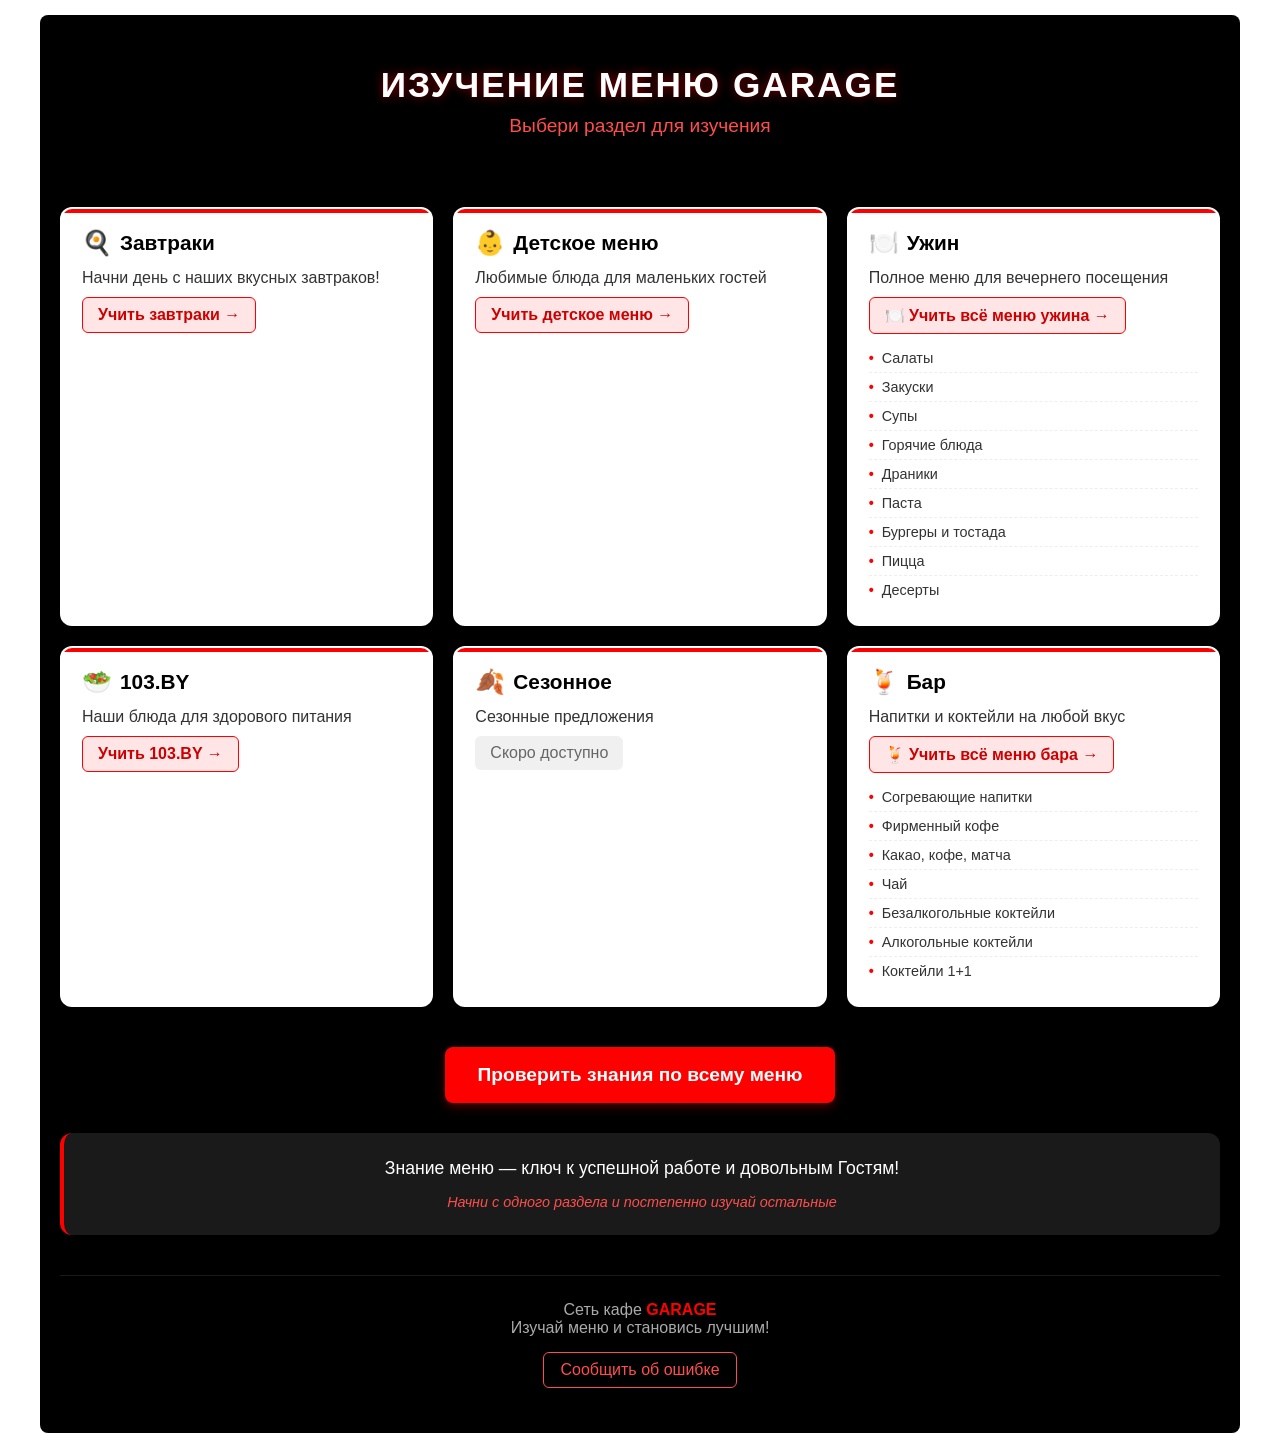
==== index.html @ 9937fca3 "4" ====
<!DOCTYPE html>
<html lang="ru">
<head>
    <meta charset="UTF-8">
    <meta name="viewport" content="width=device-width, initial-scale=1.0">
    <title>Изучение меню | GARAGE</title>
    <style>
        * {
            margin: 0;
            padding: 0;
            box-sizing: border-box;
            font-family: 'Arial', sans-serif;
        }
        
        body {
            background: #ffffff !important;
            padding: 15px;
        }
        
        .container {
            max-width: 1200px;
            margin: 0 auto;
            background: #000000;
            padding: 20px;
            border-radius: 8px;
        }
        
        header {
            text-align: center;
            padding: 30px 0 20px;
            margin-bottom: 20px;
        }
        
        h2 {
            font-size: 2.2rem;
            letter-spacing: 2px;
            margin-bottom: 10px;
            text-transform: uppercase;
            color: #fff;
            text-shadow: 0 0 10px rgba(255, 0, 0, 0.5);
        }
        
        .subtitle {
            font-size: 1.2rem;
            color: #ff4d4d;
            margin-bottom: 30px;
        }
        
        .categories-grid {
            display: grid;
            grid-template-columns: repeat(auto-fill, minmax(280px, 1fr));
            gap: 20px;
            margin-bottom: 40px;
        }
        
        .category-card {
            background: white;
            border-radius: 12px;
            padding: 20px;
            box-shadow: 0 8px 15px rgba(0, 0, 0, 0.3);
            transition: all 0.3s ease;
            color: #333;
            border: 2px solid transparent;
            position: relative;
            overflow: hidden;
            cursor: pointer;
        }
        
        .category-card::before {
            content: '';
            position: absolute;
            top: 0;
            left: 0;
            width: 100%;
            height: 4px;
            background: #ff0000;
        }
        
        .category-card:hover {
            transform: translateY(-5px);
            box-shadow: 0 12px 20px rgba(255, 0, 0, 0.2);
            border-color: #ff0000;
        }
        
        .category-title {
            font-size: 1.3rem;
            margin-bottom: 12px;
            color: #000;
            display: flex;
            align-items: center;
        }
        
        .category-title .icon {
            margin-right: 8px;
            font-size: 1.5rem;
        }
        
        .subcategory-list {
            list-style-type: none;
            margin-top: 10px;
        }
        
        .subcategory-item {
            padding: 6px 0;
            border-bottom: 1px dashed #eee;
            display: flex;
            align-items: center;
            font-size: 0.9rem;
        }
        
        .subcategory-item:last-child {
            border-bottom: none;
        }
        
        .subcategory-item::before {
            content: "•";
            color: #ff0000;
            font-weight: bold;
            margin-right: 8px;
        }
        
        .subcategory-link {
            color: inherit;
            text-decoration: none;
            display: inline-block;
            width: 100%;
        }
        
        .subcategory-link:hover {
            color: #cc0000;
            text-decoration: underline;
        }
        
        .link-active {
            display: inline-block;
            color: #cc0000;
            text-decoration: none;
            font-weight: bold;
            transition: all 0.2s;
            padding: 8px 15px;
            border-radius: 6px;
            background: rgba(255, 0, 0, 0.1);
            margin-top: 10px;
            border: 1px solid #ff0000;
        }
        
        .link-active:hover {
            background: rgba(255, 0, 0, 0.2);
            text-decoration: none;
            transform: scale(1.05);
        }
        
        .test-button-container {
            text-align: center;
            margin: 30px 0;
        }
        
        .test-button {
            display: inline-block;
            background: #ff0000;
            color: white;
            font-size: 1.2rem;
            font-weight: bold;
            padding: 15px 30px;
            border-radius: 8px;
            text-decoration: none;
            transition: all 0.3s ease;
            box-shadow: 0 4px 10px rgba(255, 0, 0, 0.3);
            border: 2px solid #ff0000;
        }
        
        .test-button:hover {
            background: #cc0000;
            transform: translateY(-3px);
        }
        
        .motivation-section {
            background: rgba(255, 255, 255, 0.1);
            border-radius: 12px;
            padding: 25px;
            text-align: center;
            margin-top: 30px;
            border-left: 4px solid #ff0000;
        }
        
        .motivation-text {
            font-size: 1.1rem;
            margin-bottom: 15px;
            color: #fff;
        }
        
        .tip-text {
            font-size: 0.9rem;
            color: #ff4d4d;
            font-style: italic;
        }
        
        footer {
            text-align: center;
            padding: 25px 0;
            margin-top: 40px;
            border-top: 1px solid rgba(255, 255, 255, 0.1);
            color: #aaa;
        }
        
        .logo {
            color: #ff0000;
            font-weight: bold;
        }
        
        @media (max-width: 768px) {
            .container {
                padding: 15px;
            }
            .categories-grid {
                grid-template-columns: 1fr;
            }
            .category-title {
                font-size: 1.6rem;
            }
            .subcategory-item {
                font-size: 1.1rem;
            }
        }
    </style>
</head>
<body>
<div class="container">
    <header>
        <h2>Изучение меню GARAGE</h2>
        <p class="subtitle">Выбери раздел для изучения</p>
    </header>

    <div class="categories-grid">
        <!-- Завтраки -->
        <div class="category-card">
            <h3 class="category-title"><span class="icon">🍳</span> Завтраки</h3>
            <p>Начни день с наших вкусных завтраков!</p>
            <a href="flashcards/flashcards.html?section=zavtrak" class="link-active">Учить завтраки →</a>
        </div>

        <!-- Детское меню -->
        <div class="category-card">
            <h3 class="category-title"><span class="icon">👶</span> Детское меню</h3>
            <p>Любимые блюда для маленьких гостей</p>
            <a href="flashcards/flashcards.html?section=Detskoe" class="link-active">Учить детское меню →</a>
        </div>

        <!-- Ужин (подразделы + полное изучение) -->
        <div class="category-card">
            <h3 class="category-title"><span class="icon">🍽️</span> Ужин</h3>
            <p>Полное меню для вечернего посещения</p>
            <a href="flashcards/flashcards.html?group=dinner" class="link-active">🍽️ Учить всё меню ужина →</a>
            <ul class="subcategory-list">
                <li class="subcategory-item"><a href="flashcards/flashcards.html?section=Salaty" class="subcategory-link">Салаты</a></li>
                <li class="subcategory-item"><a href="flashcards/flashcards.html?section=Zacuski" class="subcategory-link">Закуски</a></li>
                <li class="subcategory-item"><a href="flashcards/flashcards.html?section=Supy" class="subcategory-link">Супы</a></li>
                <li class="subcategory-item"><a href="flashcards/flashcards.html?section=Gor_bluda" class="subcategory-link">Горячие блюда</a></li>
                <li class="subcategory-item"><a href="flashcards/flashcards.html?section=Draniki" class="subcategory-link">Драники</a></li>
                <li class="subcategory-item"><a href="flashcards/flashcards.html?section=Pasta" class="subcategory-link">Паста</a></li>
                <li class="subcategory-item"><a href="flashcards/flashcards.html?section=Burgery_tostada" class="subcategory-link">Бургеры и тостада</a></li>
                <li class="subcategory-item"><a href="flashcards/flashcards.html?section=Pizza" class="subcategory-link">Пицца</a></li>
                <li class="subcategory-item"><a href="flashcards/flashcards.html?section=Deserty" class="subcategory-link">Десерты</a></li>
            </ul>
        </div>

        <!-- 103.BY -->
        <div class="category-card">
            <h3 class="category-title"><span class="icon">🥗</span> 103.BY</h3>
            <p>Наши блюда для здорового питания</p>
            <a href="flashcards/flashcards.html?section=103BY" class="link-active">Учить 103.BY →</a>
        </div>

        <!-- Сезонное (пока заглушка) -->
        <div class="category-card">
            <h3 class="category-title"><span class="icon">🍂</span> Сезонное</h3>
            <p>Сезонные предложения</p>
            <span class="link-inactive" style="display:inline-block; color:#666; background:#f0f0f0; padding:8px 15px; border-radius:6px; margin-top:10px;">Скоро доступно</span>
        </div>

        <!-- Бар (подразделы + полное изучение) -->
        <div class="category-card">
            <h3 class="category-title"><span class="icon">🍹</span> Бар</h3>
            <p>Напитки и коктейли на любой вкус</p>
            <a href="flashcards/flashcards.html?group=bar" class="link-active">🍹 Учить всё меню бара →</a>
            <ul class="subcategory-list">
                <li class="subcategory-item"><a href="flashcards/flashcards.html?section=Sogr_napitki" class="subcategory-link">Согревающие напитки</a></li>
                <li class="subcategory-item"><a href="flashcards/flashcards.html?section=Firm_kofe" class="subcategory-link">Фирменный кофе</a></li>
                <li class="subcategory-item"><a href="flashcards/flashcards.html?section=Kakao_kofe_matcha" class="subcategory-link">Какао, кофе, матча</a></li>
                <li class="subcategory-item"><a href="flashcards/flashcards.html?section=Chaj" class="subcategory-link">Чай</a></li>
                <li class="subcategory-item"><a href="flashcards/flashcards.html?section=Bezalco" class="subcategory-link">Безалкогольные коктейли</a></li>
                <li class="subcategory-item"><a href="flashcards/flashcards.html?section=alco" class="subcategory-link">Алкогольные коктейли</a></li>
                <li class="subcategory-item"><a href="flashcards/flashcards.html?section=Alco_1+1" class="subcategory-link">Коктейли 1+1</a></li>
            </ul>
        </div>
    </div>

    <div class="test-button-container">
        <a href="flashcards/flashcards.html?all=true" class="test-button">Проверить знания по всему меню</a>
    </div>

    <div class="motivation-section">
        <p class="motivation-text">Знание меню — ключ к успешной работе и довольным Гостям!</p>
        <p class="tip-text">Начни с одного раздела и постепенно изучай остальные</p>
    </div>

    <footer>
        <p>Сеть кафе <span class="logo">GARAGE</span></p>
        <p>Изучай меню и становись лучшим!</p>
        <p style="margin-top: 15px;">
            <a href="http://213.184.251.78:7767/user/profile.php?id=4" 
               target="_blank" 
               style="color: #ff4d4d; text-decoration: none; border: 1px solid #ff4d4d; padding: 8px 16px; border-radius: 6px; display: inline-block; transition: all 0.3s;">
               Сообщить об ошибке
            </a>
        </p>
    </footer>
</div>
</body>
</html>
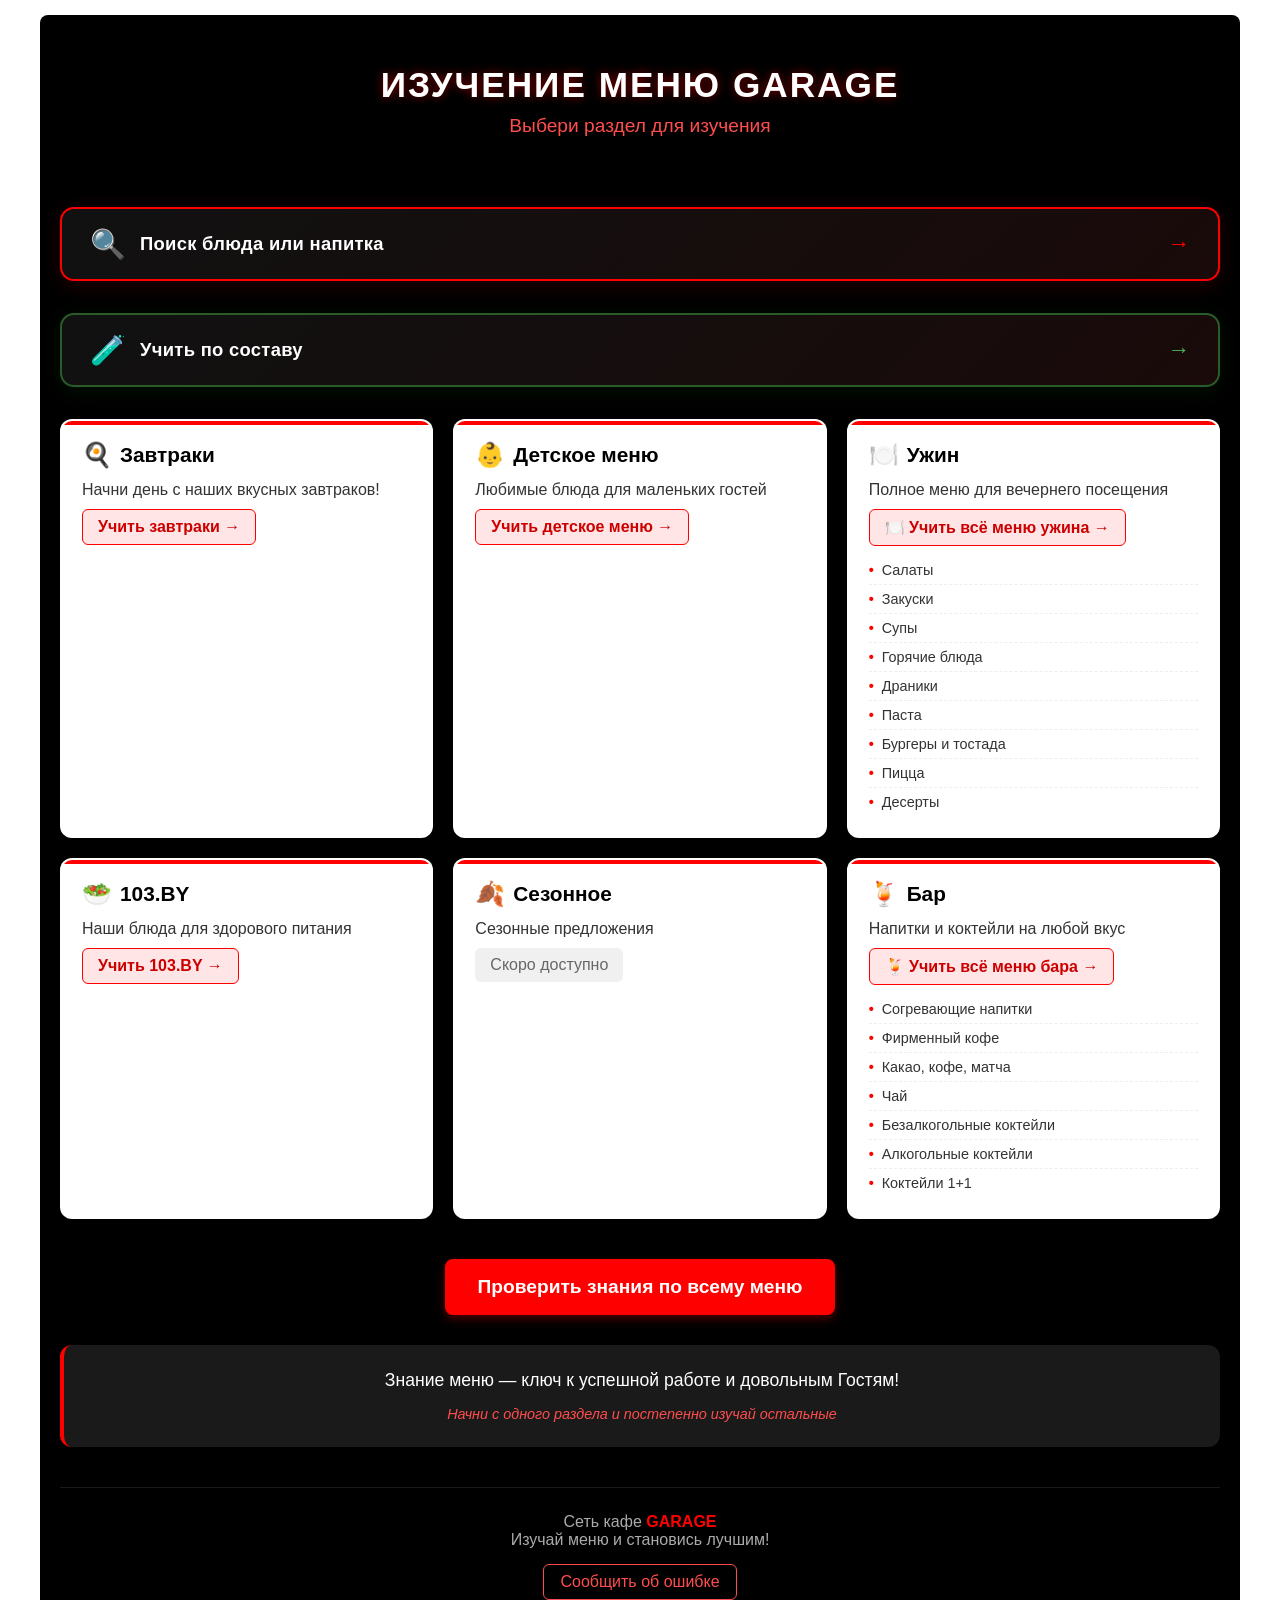
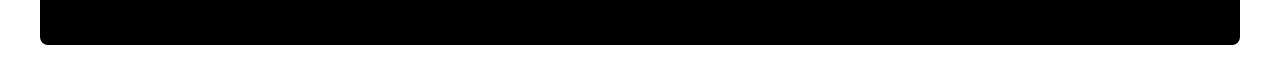
==== commit 65dc4b06: "Update index.html" ====
--- a/index.html
+++ b/index.html
@@ -4,6 +4,8 @@
     <meta charset="UTF-8">
     <meta name="viewport" content="width=device-width, initial-scale=1.0">
     <title>Изучение меню | GARAGE</title>
+     <link rel="icon" type="image/svg+xml" href="data:image/svg+xml,%3Csvg xmlns='http://www.w3.org/2000/svg' viewBox='0 0 100 100'%3E%3Crect width='100' height='100' fill='%23D32F2F' rx='20'/%3E%3Ctext x='50' y='72' font-size='64' font-family='Arial, sans-serif' font-weight='bold' fill='white' text-anchor='middle'%3EG%3C/text%3E%3C/svg%3E">
+
     <style>
         * {
             margin: 0;
@@ -11,12 +13,12 @@
             box-sizing: border-box;
             font-family: 'Arial', sans-serif;
         }
-        
+
         body {
             background: #ffffff !important;
             padding: 15px;
         }
-        
+
         .container {
             max-width: 1200px;
             margin: 0 auto;
@@ -24,13 +26,13 @@
             padding: 20px;
             border-radius: 8px;
         }
-        
+
         header {
             text-align: center;
             padding: 30px 0 20px;
             margin-bottom: 20px;
         }
-        
+
         h2 {
             font-size: 2.2rem;
             letter-spacing: 2px;
@@ -39,20 +41,103 @@
             color: #fff;
             text-shadow: 0 0 10px rgba(255, 0, 0, 0.5);
         }
-        
+
         .subtitle {
             font-size: 1.2rem;
             color: #ff4d4d;
             margin-bottom: 30px;
         }
-        
+
+        /* ===== SEARCH BANNER ===== */
+        .search-banner {
+            display: flex;
+            align-items: center;
+            justify-content: center;
+            gap: 14px;
+            background: linear-gradient(135deg, #111 0%, #1a0a0a 100%);
+            border: 2px solid #ff0000;
+            border-radius: 14px;
+            padding: 18px 28px;
+            margin-bottom: 32px;
+            text-decoration: none;
+            cursor: pointer;
+            transition: all 0.25s ease;
+            box-shadow: 0 4px 20px rgba(255, 0, 0, 0.15);
+            position: relative;
+            overflow: hidden;
+        }
+
+        .search-banner::before {
+            content: '';
+            position: absolute;
+            inset: 0;
+            background: rgba(255, 0, 0, 0.06);
+            opacity: 0;
+            transition: opacity 0.25s;
+        }
+
+        .search-banner:hover {
+            transform: translateY(-2px);
+            box-shadow: 0 8px 28px rgba(255, 0, 0, 0.3);
+            border-color: #ff3333;
+        }
+
+        .search-banner:hover::before { opacity: 1; }
+
+        .search-banner-icon {
+            font-size: 1.8rem;
+            flex-shrink: 0;
+        }
+
+        .search-banner-text {
+            flex: 1;
+        }
+
+        .search-banner-title {
+            color: #fff;
+            font-size: 1.15rem;
+            font-weight: bold;
+            letter-spacing: 0.3px;
+        }
+
+        .search-banner-sub {
+            color: #888;
+            font-size: 0.82rem;
+            margin-top: 3px;
+        }
+
+        .search-banner-arrow {
+            color: #ff0000;
+            font-size: 1.4rem;
+            flex-shrink: 0;
+            transition: transform 0.2s;
+        }
+
+        .search-banner:hover .search-banner-arrow {
+            transform: translateX(4px);
+        }
+
+        @media (max-width: 600px) {
+            .search-banner {
+                padding: 11px 14px;
+                gap: 10px;
+                margin-bottom: 14px;
+                border-radius: 12px;
+            }
+            .search-banner-icon { font-size: 1.3rem; }
+            .search-banner-title { font-size: 0.92rem; }
+            .search-banner-sub { font-size: 0.72rem; margin-top: 1px; }
+            .search-banner-arrow { font-size: 1rem; }
+        }
+
+        /* ===== CATEGORIES GRID (как в index(12).html) ===== */
         .categories-grid {
             display: grid;
             grid-template-columns: repeat(auto-fill, minmax(280px, 1fr));
             gap: 20px;
             margin-bottom: 40px;
         }
-        
+
         .category-card {
             background: white;
             border-radius: 12px;
@@ -65,7 +150,7 @@
             overflow: hidden;
             cursor: pointer;
         }
-        
+
         .category-card::before {
             content: '';
             position: absolute;
@@ -75,13 +160,13 @@
             height: 4px;
             background: #ff0000;
         }
-        
+
         .category-card:hover {
             transform: translateY(-5px);
             box-shadow: 0 12px 20px rgba(255, 0, 0, 0.2);
             border-color: #ff0000;
         }
-        
+
         .category-title {
             font-size: 1.3rem;
             margin-bottom: 12px;
@@ -89,17 +174,17 @@
             display: flex;
             align-items: center;
         }
-        
+
         .category-title .icon {
             margin-right: 8px;
             font-size: 1.5rem;
         }
-        
+
         .subcategory-list {
             list-style-type: none;
             margin-top: 10px;
         }
-        
+
         .subcategory-item {
             padding: 6px 0;
             border-bottom: 1px dashed #eee;
@@ -107,30 +192,28 @@
             align-items: center;
             font-size: 0.9rem;
         }
-        
-        .subcategory-item:last-child {
-            border-bottom: none;
-        }
-        
+
+        .subcategory-item:last-child { border-bottom: none; }
+
         .subcategory-item::before {
             content: "•";
             color: #ff0000;
             font-weight: bold;
             margin-right: 8px;
         }
-        
+
         .subcategory-link {
             color: inherit;
             text-decoration: none;
             display: inline-block;
             width: 100%;
         }
-        
+
         .subcategory-link:hover {
             color: #cc0000;
             text-decoration: underline;
         }
-        
+
         .link-active {
             display: inline-block;
             color: #cc0000;
@@ -143,18 +226,18 @@
             margin-top: 10px;
             border: 1px solid #ff0000;
         }
-        
+
         .link-active:hover {
             background: rgba(255, 0, 0, 0.2);
             text-decoration: none;
             transform: scale(1.05);
         }
-        
+
         .test-button-container {
             text-align: center;
             margin: 30px 0;
         }
-        
+
         .test-button {
             display: inline-block;
             background: #ff0000;
@@ -168,12 +251,12 @@
             box-shadow: 0 4px 10px rgba(255, 0, 0, 0.3);
             border: 2px solid #ff0000;
         }
-        
+
         .test-button:hover {
             background: #cc0000;
             transform: translateY(-3px);
         }
-        
+
         .motivation-section {
             background: rgba(255, 255, 255, 0.1);
             border-radius: 12px;
@@ -182,19 +265,19 @@
             margin-top: 30px;
             border-left: 4px solid #ff0000;
         }
-        
+
         .motivation-text {
             font-size: 1.1rem;
             margin-bottom: 15px;
             color: #fff;
         }
-        
+
         .tip-text {
             font-size: 0.9rem;
             color: #ff4d4d;
             font-style: italic;
         }
-        
+
         footer {
             text-align: center;
             padding: 25px 0;
@@ -202,25 +285,29 @@
             border-top: 1px solid rgba(255, 255, 255, 0.1);
             color: #aaa;
         }
-        
-        .logo {
-            color: #ff0000;
-            font-weight: bold;
-        }
-        
+
+        .logo { color: #ff0000; font-weight: bold; }
+
+        /* Медиа-запрос для мобильных устройств */
         @media (max-width: 768px) {
-            .container {
-                padding: 15px;
+            .container { padding: 15px; }
+            
+            /* Уменьшаем заголовок в 2 раза (2.2rem → 1.1rem) */
+            h2 {
+                font-size: 1.1rem;
+                margin-bottom: 5px;
             }
+            /* Подзаголовок тоже уменьшаем в 2 раза (1.2rem → 0.6rem) */
+            .subtitle {
+                font-size: 0.6rem;
+                margin-bottom: 12px; /* уменьшаем отступ перед баннерами */
+            }
+            
             .categories-grid {
                 grid-template-columns: 1fr;
             }
-            .category-title {
-                font-size: 1.6rem;
-            }
-            .subcategory-item {
-                font-size: 1.1rem;
-            }
+            .category-title { font-size: 1.6rem; }
+            .subcategory-item { font-size: 1.1rem; }
         }
     </style>
 </head>
@@ -231,6 +318,24 @@
         <p class="subtitle">Выбери раздел для изучения</p>
     </header>
 
+    <!-- SEARCH BANNER -->
+    <a href="search.html" class="search-banner">
+        <span class="search-banner-icon">🔍</span>
+        <span class="search-banner-text">
+            <span class="search-banner-title">Поиск блюда или напитка</span>
+        </span>
+        <span class="search-banner-arrow">→</span>
+    </a>
+
+    <!-- INGREDIENTS BANNER -->
+    <a href="ingredients.html" class="search-banner" style="border-color:#2a5c2a; box-shadow:0 4px 20px rgba(0,180,0,0.1);">
+        <span class="search-banner-icon">🧪</span>
+        <span class="search-banner-text">
+            <span class="search-banner-title">Учить по составу</span>
+        </span>
+        <span class="search-banner-arrow" style="color:#4caf50;">→</span>
+    </a>
+
     <div class="categories-grid">
         <!-- Завтраки -->
         <div class="category-card">
@@ -246,7 +351,7 @@
             <a href="flashcards/flashcards.html?section=Detskoe" class="link-active">Учить детское меню →</a>
         </div>
 
-        <!-- Ужин (подразделы + полное изучение) -->
+        <!-- Ужин -->
         <div class="category-card">
             <h3 class="category-title"><span class="icon">🍽️</span> Ужин</h3>
             <p>Полное меню для вечернего посещения</p>
@@ -271,14 +376,14 @@
             <a href="flashcards/flashcards.html?section=103BY" class="link-active">Учить 103.BY →</a>
         </div>
 
-        <!-- Сезонное (пока заглушка) -->
+        <!-- Сезонное -->
         <div class="category-card">
             <h3 class="category-title"><span class="icon">🍂</span> Сезонное</h3>
             <p>Сезонные предложения</p>
             <span class="link-inactive" style="display:inline-block; color:#666; background:#f0f0f0; padding:8px 15px; border-radius:6px; margin-top:10px;">Скоро доступно</span>
         </div>
 
-        <!-- Бар (подразделы + полное изучение) -->
+        <!-- Бар -->
         <div class="category-card">
             <h3 class="category-title"><span class="icon">🍹</span> Бар</h3>
             <p>Напитки и коктейли на любой вкус</p>
@@ -290,7 +395,7 @@
                 <li class="subcategory-item"><a href="flashcards/flashcards.html?section=Chaj" class="subcategory-link">Чай</a></li>
                 <li class="subcategory-item"><a href="flashcards/flashcards.html?section=Bezalco" class="subcategory-link">Безалкогольные коктейли</a></li>
                 <li class="subcategory-item"><a href="flashcards/flashcards.html?section=alco" class="subcategory-link">Алкогольные коктейли</a></li>
-                <li class="subcategory-item"><a href="flashcards/flashcards.html?section=Alco_1+1" class="subcategory-link">Коктейли 1+1</a></li>
+                <li class="subcategory-item"><a href="flashcards/flashcards.html?section=Alco_1 1" class="subcategory-link">Коктейли 1+1</a></li>
             </ul>
         </div>
     </div>
@@ -308,8 +413,8 @@
         <p>Сеть кафе <span class="logo">GARAGE</span></p>
         <p>Изучай меню и становись лучшим!</p>
         <p style="margin-top: 15px;">
-            <a href="http://213.184.251.78:7767/user/profile.php?id=4" 
-               target="_blank" 
+            <a href="http://213.184.251.78:7767/user/profile.php?id=4"
+               target="_blank"
                style="color: #ff4d4d; text-decoration: none; border: 1px solid #ff4d4d; padding: 8px 16px; border-radius: 6px; display: inline-block; transition: all 0.3s;">
                Сообщить об ошибке
             </a>
@@ -317,4 +422,4 @@
     </footer>
 </div>
 </body>
-</html>+</html>
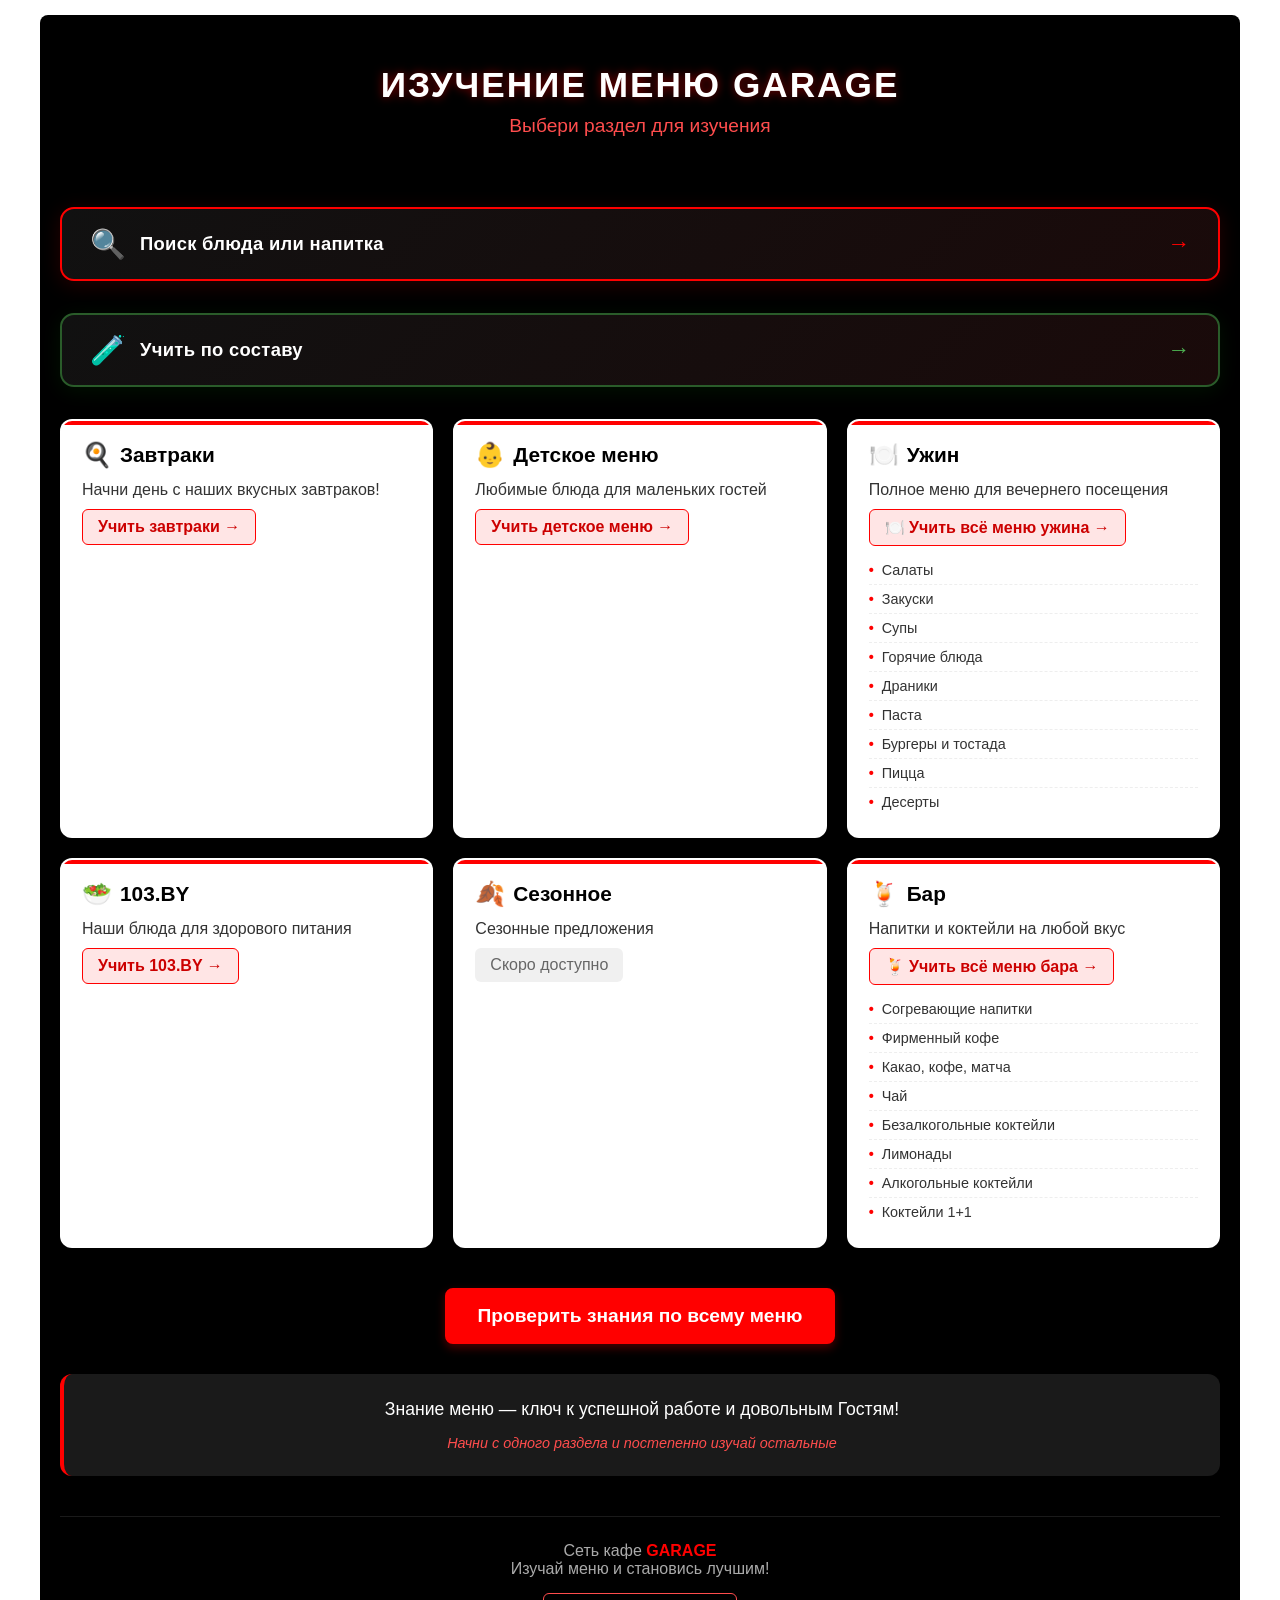
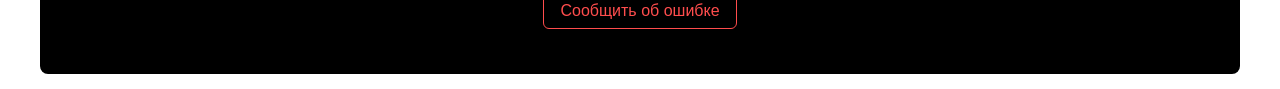
==== commit 400efd48: "Update index.html" ====
--- a/index.html
+++ b/index.html
@@ -394,6 +394,7 @@
                 <li class="subcategory-item"><a href="flashcards/flashcards.html?section=Kakao_kofe_matcha" class="subcategory-link">Какао, кофе, матча</a></li>
                 <li class="subcategory-item"><a href="flashcards/flashcards.html?section=Chaj" class="subcategory-link">Чай</a></li>
                 <li class="subcategory-item"><a href="flashcards/flashcards.html?section=Bezalco" class="subcategory-link">Безалкогольные коктейли</a></li>
+                <li class="subcategory-item"><a href="flashcards/flashcards.html?section=limonady" class="subcategory-link">Лимонады</a></li>
                 <li class="subcategory-item"><a href="flashcards/flashcards.html?section=alco" class="subcategory-link">Алкогольные коктейли</a></li>
                 <li class="subcategory-item"><a href="flashcards/flashcards.html?section=Alco_1 1" class="subcategory-link">Коктейли 1+1</a></li>
             </ul>
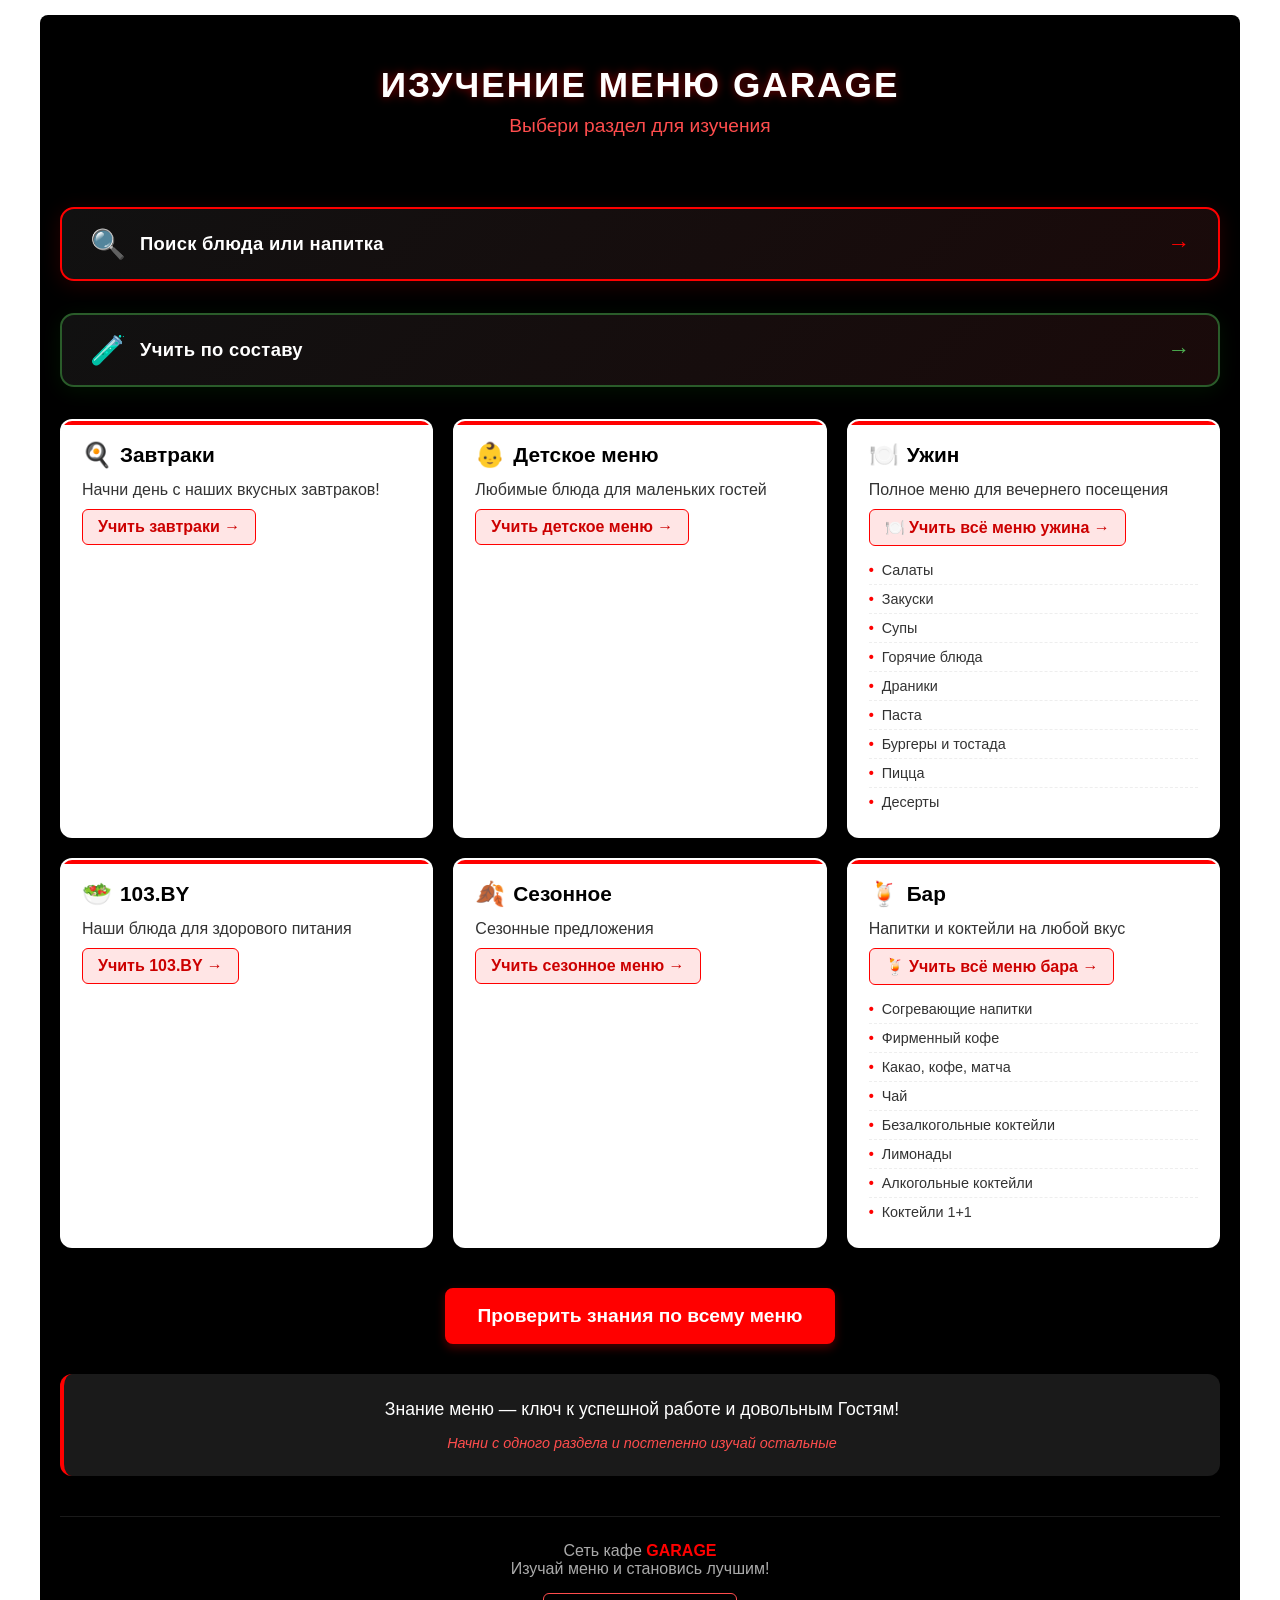
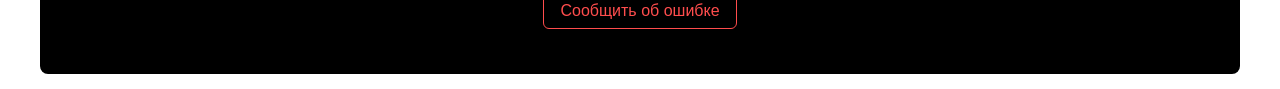
==== commit a739d85f: "Update index.html" ====
--- a/index.html
+++ b/index.html
@@ -380,7 +380,7 @@
         <div class="category-card">
             <h3 class="category-title"><span class="icon">🍂</span> Сезонное</h3>
             <p>Сезонные предложения</p>
-            <span class="link-inactive" style="display:inline-block; color:#666; background:#f0f0f0; padding:8px 15px; border-radius:6px; margin-top:10px;">Скоро доступно</span>
+             <a href="flashcards/flashcards.html?section=sezonnoe" class="link-active">Учить сезонное меню →</a>
         </div>
 
         <!-- Бар -->
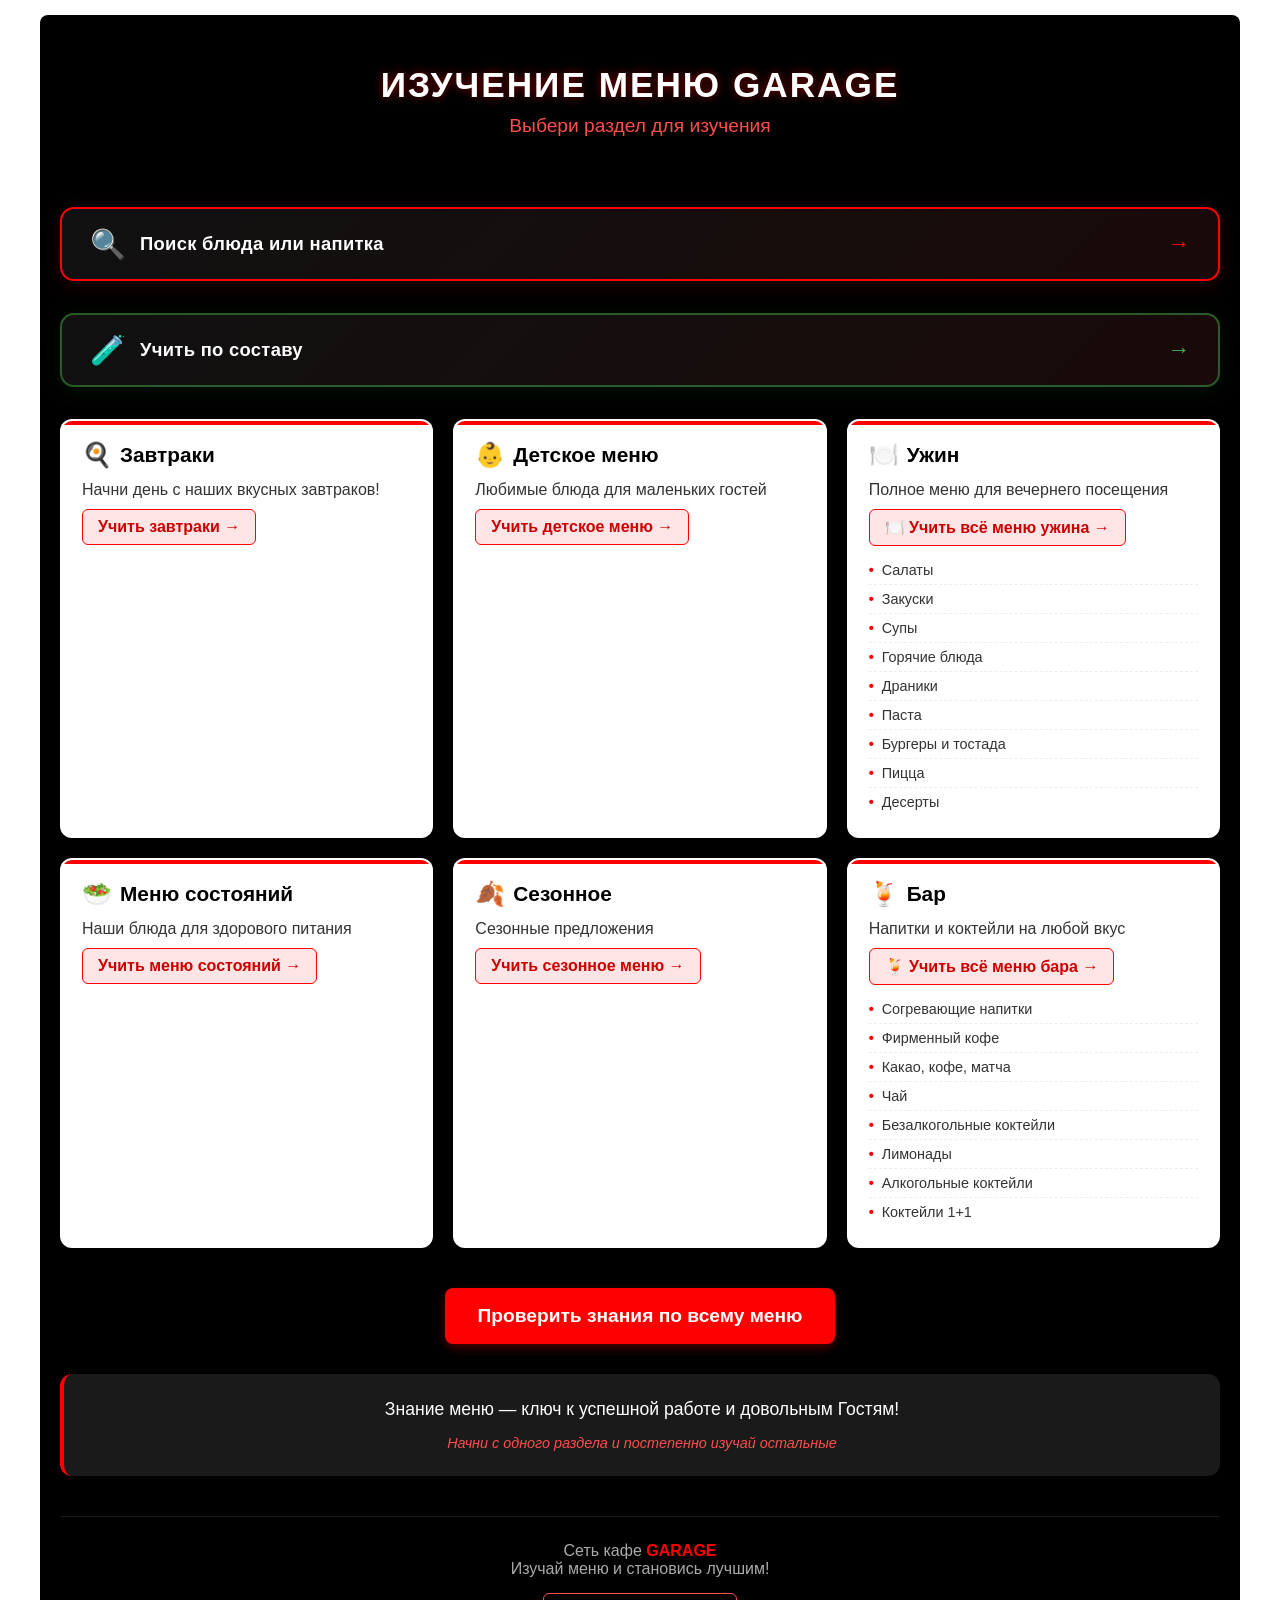
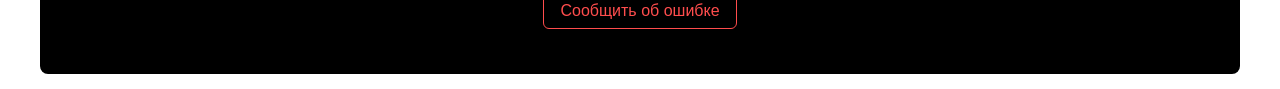
==== commit 5345933d: "Update index.html" ====
--- a/index.html
+++ b/index.html
@@ -371,9 +371,9 @@
 
         <!-- 103.BY -->
         <div class="category-card">
-            <h3 class="category-title"><span class="icon">🥗</span> 103.BY</h3>
+            <h3 class="category-title"><span class="icon">🥗</span> Меню состояний</h3>
             <p>Наши блюда для здорового питания</p>
-            <a href="flashcards/flashcards.html?section=103BY" class="link-active">Учить 103.BY →</a>
+            <a href="flashcards/flashcards.html?section=103BY" class="link-active">Учить меню состояний →</a>
         </div>
 
         <!-- Сезонное -->
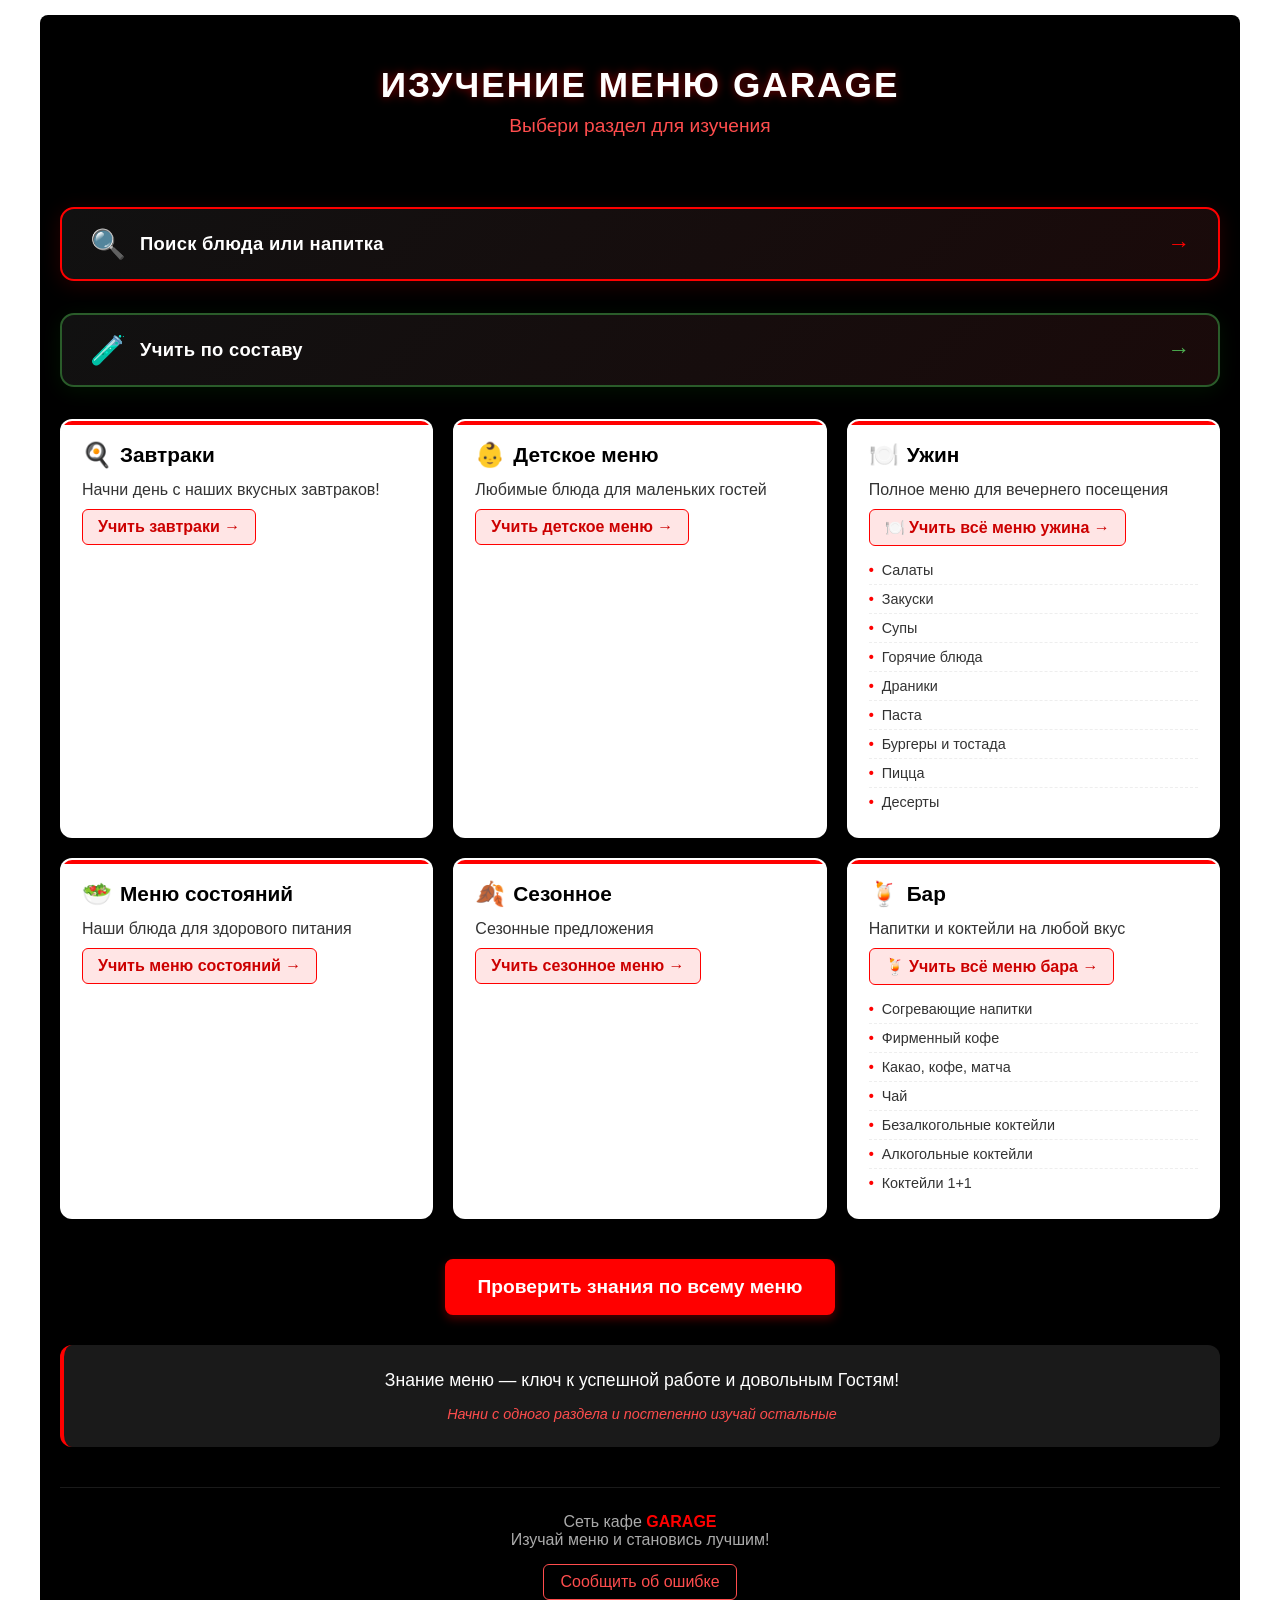
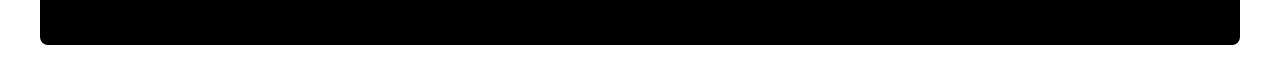
==== commit 5d212517: "Remove limonady from subcategory items Removed the limonady item from the subcategory list." ====
--- a/index.html
+++ b/index.html
@@ -394,7 +394,7 @@
                 <li class="subcategory-item"><a href="flashcards/flashcards.html?section=Kakao_kofe_matcha" class="subcategory-link">Какао, кофе, матча</a></li>
                 <li class="subcategory-item"><a href="flashcards/flashcards.html?section=Chaj" class="subcategory-link">Чай</a></li>
                 <li class="subcategory-item"><a href="flashcards/flashcards.html?section=Bezalco" class="subcategory-link">Безалкогольные коктейли</a></li>
-                <li class="subcategory-item"><a href="flashcards/flashcards.html?section=limonady" class="subcategory-link">Лимонады</a></li>
+        
                 <li class="subcategory-item"><a href="flashcards/flashcards.html?section=alco" class="subcategory-link">Алкогольные коктейли</a></li>
                 <li class="subcategory-item"><a href="flashcards/flashcards.html?section=Alco_1 1" class="subcategory-link">Коктейли 1+1</a></li>
             </ul>
